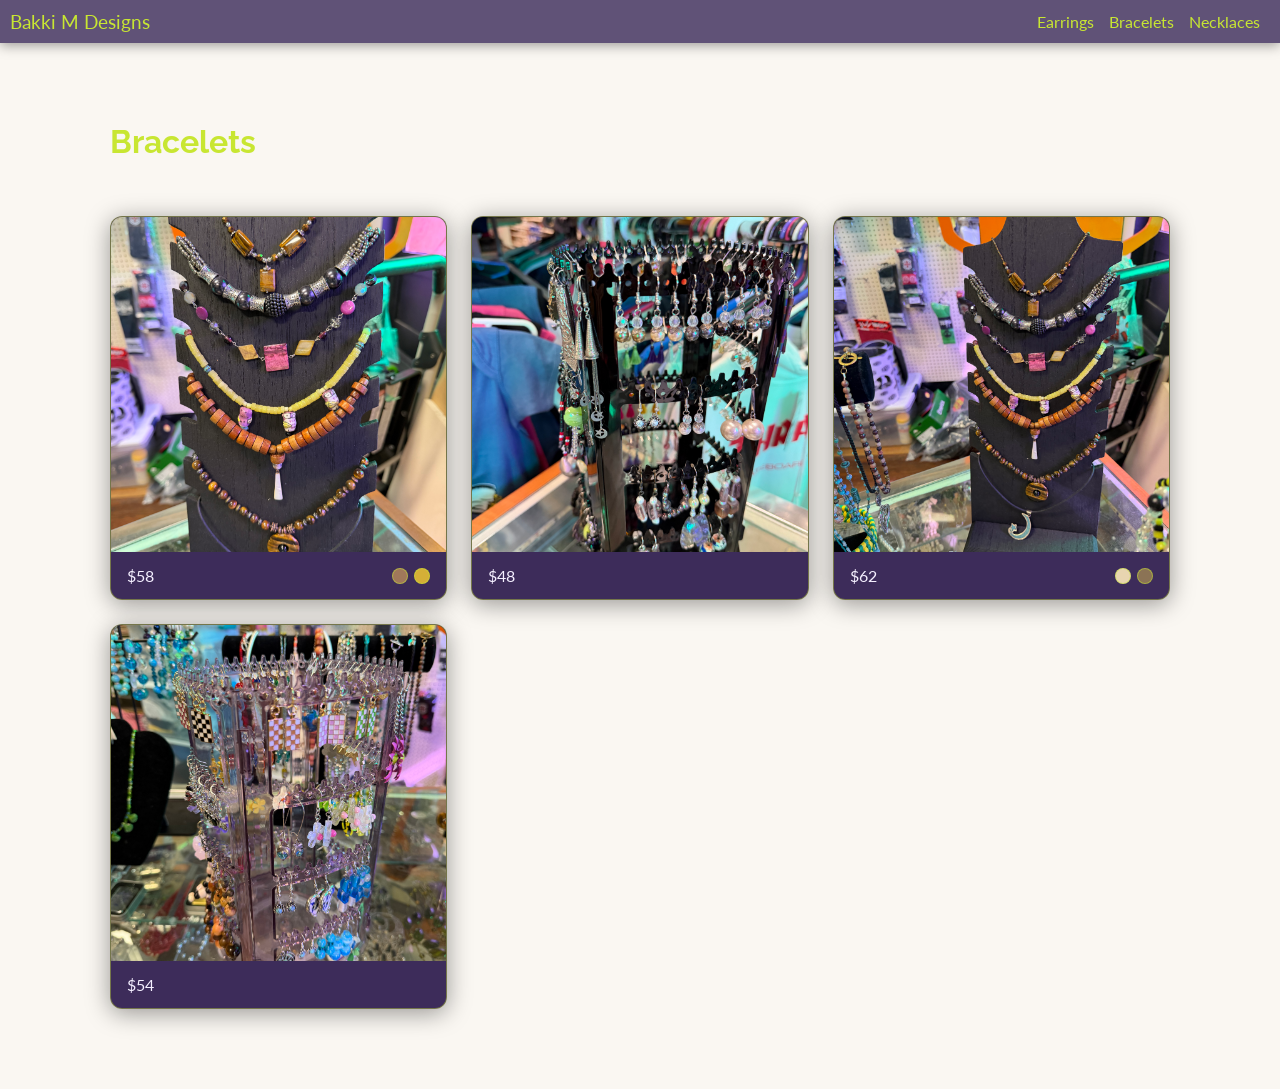
==== bracelets.html @ de92322a "add product page templates and polish landing page - Build out earrings, bracelets, necklaces pages " ====
<!doctype html>
<html lang="en">
  <head>
    <meta charset="UTF-8" />
    <meta name="viewport" content="width=device-width, initial-scale=1.0" />
    <link rel="stylesheet" href="styles.css" />
    <link rel="preconnect" href="https://fonts.googleapis.com" />
    <link rel="preconnect" href="https://fonts.gstatic.com" crossorigin />
    <link
      href="https://fonts.googleapis.com/css2?family=Lato:wght@300;400;700&family=Raleway:wght@400;700&display=swap"
      rel="stylesheet"
    />
    <title>Bracelets — Bakki M Designs</title>
  </head>
  <body class="product-page">
    <div class="bg-strip" aria-hidden="true">
      <img src="images/5B643FCF-9EB2-4FBF-85DF-9B934C01833A.JPG" alt="" />
      <img src="images/8A8C9BDC-2A1A-4B1C-A5A9-A15C423010C4.JPG" alt="" />
      <img src="images/BFD7C551-875E-4676-899B-53B242C28C79.JPG" alt="" />
    </div>
    <header>
      <a class="nav-bakki" href="/index.html">Bakki M Designs</a>
      <nav>
        <ul>
          <li><a class="nav-link" href="/earrings.html">Earrings</a></li>
          <li><a class="nav-link" href="/bracelets.html">Bracelets</a></li>
          <li><a class="nav-link" href="/necklaces.html">Necklaces</a></li>
        </ul>
      </nav>
    </header>

    <main>
      <h1 class="page-heading">Bracelets</h1>
      <div class="product-grid">

        <div class="product-card">
          <img src="images/9FE56D56-785E-4A4B-8B5D-2BBD532E5512.JPG" alt="Bracelet" class="product-img" />
          <div class="product-info">
            <p class="product-price">$58</p>
            <div class="color-options">
              <button class="color-swatch" style="background: #a0785a;" aria-label="Brown"></button>
              <button class="color-swatch" style="background: #d4af37;" aria-label="Gold"></button>
            </div>
          </div>
        </div>

        <div class="product-card">
          <img src="images/B3C0B6FE-2557-4C50-B031-E194AE8731D8.JPG" alt="Bracelet" class="product-img" />
          <div class="product-info">
            <p class="product-price">$48</p>
          </div>
        </div>

        <div class="product-card">
          <img src="images/BB106949-2876-4817-882C-947F2255DA21.JPG" alt="Bracelet" class="product-img" />
          <div class="product-info">
            <p class="product-price">$62</p>
            <div class="color-options">
              <button class="color-swatch" style="background: #e8d5b0;" aria-label="Cream"></button>
              <button class="color-swatch" style="background: #8b7355;" aria-label="Khaki"></button>
            </div>
          </div>
        </div>

        <div class="product-card">
          <img src="images/8233DD50-D34E-4222-9F0C-A317A466DE8D.JPG" alt="Bracelet" class="product-img" />
          <div class="product-info">
            <p class="product-price">$54</p>
          </div>
        </div>

      </div>
    </main>
  </body>
</html>
---- styles.css ----
:root {
  --color-background: #2d1b4e;
  --color-accent-green: #c8e632;
  --color-accent-orange: #e87820;
  --color-text: #f5f0ff;
  --font-text: lato;
  --font-heading: Raleway;
}

* {
  box-sizing: border-box;
  margin: 0;
}

body {
  display: flex;
  flex-direction: column;
  min-height: 100vh;
  background-color: #000;
}

.bg-strip {
  position: fixed;
  inset: 0;
  z-index: -1;
  display: flex;
}

.bg-strip img {
  flex: 1;
  object-fit: cover;
  min-width: 0;
}

/* Navigation */

header {
  background-color: rgba(45, 27, 78, 0.75);
  backdrop-filter: blur(12px);
  -webkit-backdrop-filter: blur(12px);
  box-shadow: 0 2px 12px rgba(0, 0, 0, 0.4);
  display: flex;
  align-items: center;
  position: sticky;
  top: 0;
  z-index: 100;
}

.nav-bakki {
  color: var(--color-accent-green);
  font-family: var(--font-text);
  font-size: 1.2rem;
  padding: 10px;
  text-decoration: none;
}

nav {
  margin-left: auto;
}

nav ul {
  display: flex;
  gap: 15px;
  margin: 10px 20px;
  padding: 0;
  list-style: none;
}

.nav-link {
  text-decoration: none;
  color: var(--color-accent-green);
  font-family: var(--font-text);
  position: relative;
}

.nav-link::after {
  content: "";
  position: absolute;
  bottom: -2px;
  left: 0;
  width: 0;
  height: 1px;
  background-color: var(--color-accent-orange);
  transition: width 0.4s ease;
}

.nav-link:hover::after {
  width: 100%;
}

/* Hero */

main {
  flex: 1;
  display: flex;
  flex-direction: column;
  align-items: center;
  padding: 40px 20px;
  gap: 2rem;
}

.eyebrow {
  font-family: var(--font-text);
  margin-bottom: 1rem;
}

.hero {
  background-color: rgba(45, 27, 78, 0.92);
  backdrop-filter: blur(8px);
  -webkit-backdrop-filter: blur(8px);
  border: 1px solid rgba(200, 230, 50, 0.4);
  box-shadow: 0 4px 24px rgba(0, 0, 0, 0.4);
  color: var(--color-accent-green);
  padding: 70px;
  border-radius: 12px;
}

h1 {
  font-family: var(--font-heading);
}

/* Contact */

.contact {
  width: 100%;
  display: flex;
  justify-content: center;
}

.contact-card {
  background-color: rgba(45, 27, 78, 0.92);
  backdrop-filter: blur(8px);
  -webkit-backdrop-filter: blur(8px);
  border: 1px solid rgba(200, 230, 50, 0.4);
  box-shadow: 0 4px 24px rgba(0, 0, 0, 0.4);
  border-radius: 12px;
  padding: 40px;
  width: 100%;
  max-width: 480px;
  color: var(--color-text);
}

.contact-card h2 {
  font-family: var(--font-heading);
  color: var(--color-accent-green);
  font-size: 2rem;
  margin-bottom: 0.5rem;
}

.contact-subtitle {
  font-family: var(--font-text);
  font-size: 0.95rem;
  opacity: 0.75;
  margin-bottom: 1.25rem;
}

.contact-form {
  display: flex;
  flex-direction: column;
  gap: 1rem;
}

.form-group {
  display: flex;
  flex-direction: column;
  gap: 0.4rem;
}

.form-group label {
  font-family: var(--font-text);
  font-size: 0.85rem;
  color: var(--color-accent-green);
  letter-spacing: 0.05em;
  text-transform: uppercase;
}

.form-group input,
.form-group textarea {
  background-color: rgba(255, 255, 255, 0.1);
  border: 1px solid rgba(200, 230, 50, 0.4);
  border-radius: 6px;
  color: var(--color-text);
  font-family: var(--font-text);
  font-size: 1rem;
  padding: 10px 14px;
  outline: none;
  transition: border-color 0.3s ease;
  resize: vertical;
}

.form-group input::placeholder,
.form-group textarea::placeholder {
  color: rgba(245, 240, 255, 0.5);
}

.form-group input:focus,
.form-group textarea:focus {
  border-color: var(--color-accent-green);
}

.contact-submit {
  align-self: flex-start;
  background-color: var(--color-accent-green);
  border: none;
  border-radius: 6px;
  color: var(--color-background);
  cursor: pointer;
  font-family: var(--font-text);
  font-size: 0.95rem;
  font-weight: 700;
  padding: 12px 28px;
  transition:
    background-color 0.3s ease,
    transform 0.15s ease;
}

.contact-submit:hover {
  background-color: var(--color-accent-orange);
  transform: translateY(-1px);
}

@media (max-width: 600px) {
  header {
    flex-direction: column;
    align-items: center;
  }

  nav {
    margin: auto;
  }

  nav ul {
    flex-direction: column;
    align-items: center;
  }

  .contact-card {
    padding: 24px 20px;
  }

  .contact-submit {
    align-self: stretch;
  }
}

/* Product pages */

.product-page {
  background-color: #faf7f2;
}

.product-page .bg-strip {
  display: none;
}

.page-heading {
  font-family: var(--font-heading);
  color: var(--color-accent-green);
  font-size: 2rem;
  padding: 40px 20px 0;
  width: 100%;
  max-width: 1100px;
}

.product-grid {
  display: grid;
  grid-template-columns: repeat(3, 1fr);
  gap: 1.5rem;
  width: 100%;
  max-width: 1100px;
  padding: 24px 20px 40px;
}

.product-card {
  background-color: rgba(45, 27, 78, 0.92);
  backdrop-filter: blur(8px);
  -webkit-backdrop-filter: blur(8px);
  border: 1px solid rgba(200, 230, 50, 0.4);
  box-shadow: 0 4px 24px rgba(0, 0, 0, 0.4);
  border-radius: 12px;
  overflow: hidden;
}

.product-img {
  width: 100%;
  aspect-ratio: 1 / 1;
  object-fit: cover;
  display: block;
}

.product-info {
  padding: 14px 16px;
  display: flex;
  align-items: center;
  justify-content: space-between;
}

.product-price {
  font-family: var(--font-text);
  color: var(--color-text);
  font-size: 1rem;
}

.color-options {
  display: flex;
  gap: 6px;
}

.color-swatch {
  width: 16px;
  height: 16px;
  border-radius: 50%;
  border: 1.5px solid rgba(200, 230, 50, 0.5);
  cursor: pointer;
  padding: 0;
  transition: border-color 0.2s ease, transform 0.15s ease;
}

.color-swatch:hover {
  border-color: var(--color-accent-green);
  transform: scale(1.2);
}

@media (max-width: 800px) {
  .product-grid {
    grid-template-columns: repeat(2, 1fr);
  }
}

@media (max-width: 480px) {
  .product-grid {
    grid-template-columns: 1fr;
  }
}
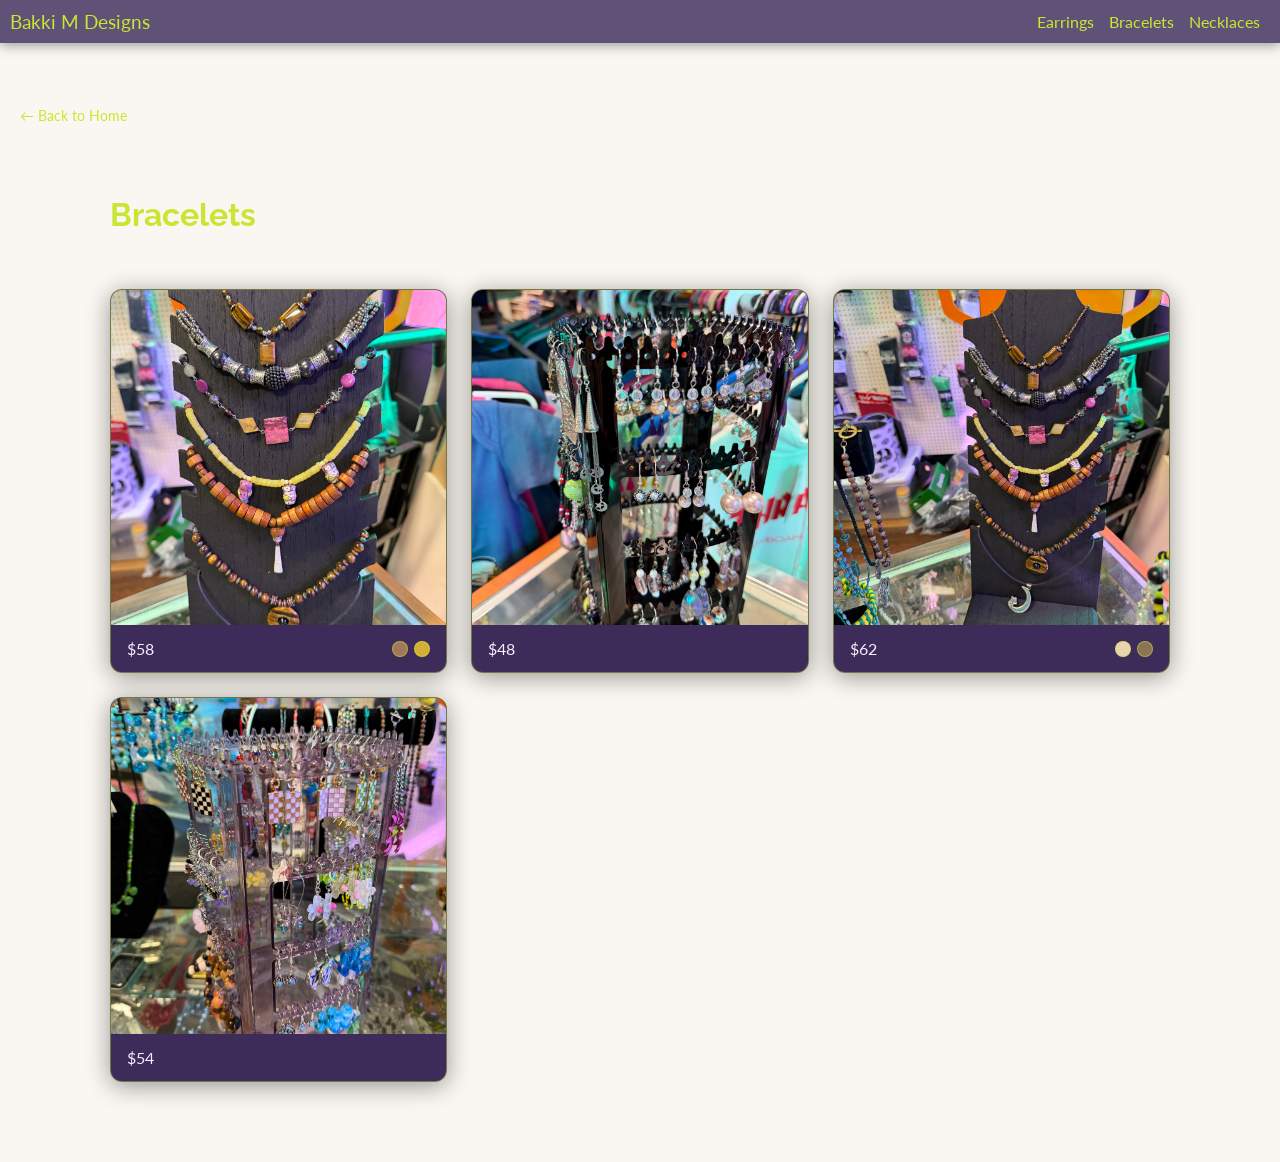
==== commit 7472e944: "added back links to each product page to go home. reworded hero card" ====
--- a/bracelets.html
+++ b/bracelets.html
@@ -30,6 +30,7 @@
     </header>
 
     <main>
+      <a class="back-link" href="/index.html">← Back to Home</a>
       <h1 class="page-heading">Bracelets</h1>
       <div class="product-grid">
 
--- a/styles.css
+++ b/styles.css
@@ -253,6 +253,32 @@
   display: none;
 }
 
+.back-link {
+  font-family: var(--font-text);
+  font-size: 0.9rem;
+  color: var(--color-accent-green);
+  text-decoration: none;
+  padding: 24px 0 0;
+  display: inline-block;
+  position: relative;
+  align-self: flex-start;
+}
+
+.back-link::after {
+  content: "";
+  position: absolute;
+  bottom: -2px;
+  left: 0;
+  width: 0;
+  height: 1px;
+  background-color: var(--color-accent-green);
+  transition: width 0.4s ease;
+}
+
+.back-link:hover::after {
+  width: 100%;
+}
+
 .page-heading {
   font-family: var(--font-heading);
   color: var(--color-accent-green);
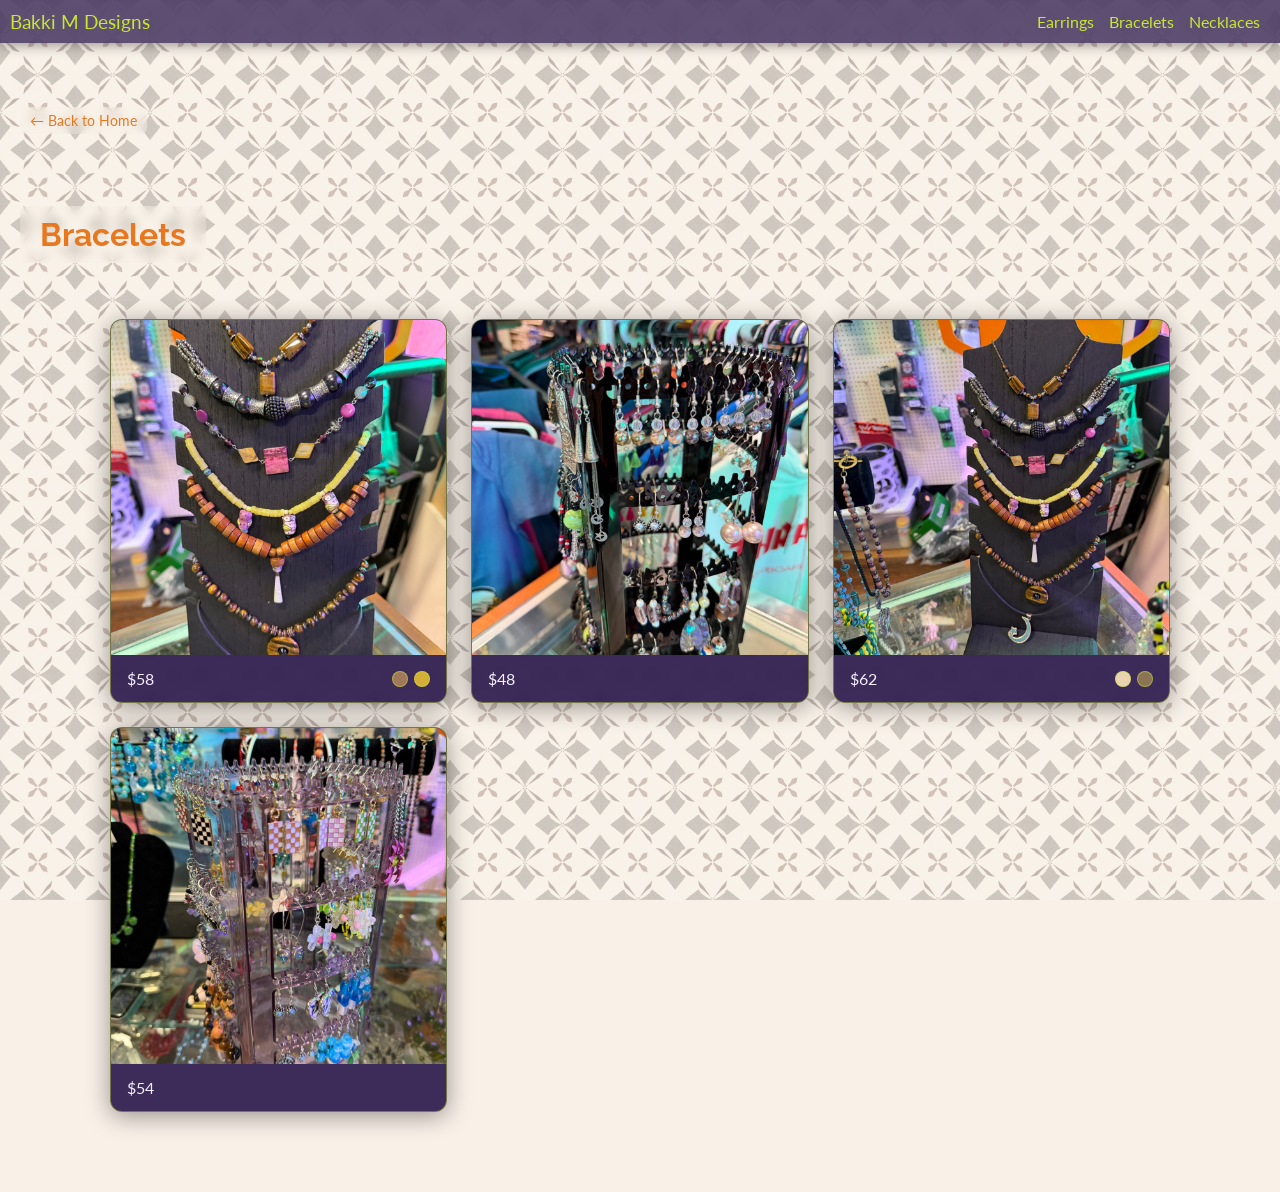
==== commit dbeeeed4: "Make houndstooth background a site-wide body style The muted houndstooth ground is a site-level back" ====
--- a/bracelets.html
+++ b/bracelets.html
@@ -13,11 +13,6 @@
     <title>Bracelets — Bakki M Designs</title>
   </head>
   <body class="product-page">
-    <div class="bg-strip" aria-hidden="true">
-      <img src="images/5B643FCF-9EB2-4FBF-85DF-9B934C01833A.JPG" alt="" />
-      <img src="images/8A8C9BDC-2A1A-4B1C-A5A9-A15C423010C4.JPG" alt="" />
-      <img src="images/BFD7C551-875E-4676-899B-53B242C28C79.JPG" alt="" />
-    </div>
     <header>
       <a class="nav-bakki" href="/index.html">Bakki M Designs</a>
       <nav>
--- a/styles.css
+++ b/styles.css
@@ -16,20 +16,21 @@
   display: flex;
   flex-direction: column;
   min-height: 100vh;
-  background-color: #000;
-}
-
-.bg-strip {
+  background-color: #f9f0e8;
+  position: relative;
+}
+
+/* Shared houndstooth ground for the whole site */
+body::before {
+  content: "";
   position: fixed;
   inset: 0;
-  z-index: -1;
-  display: flex;
-}
-
-.bg-strip img {
-  flex: 1;
-  object-fit: cover;
-  min-width: 0;
+  z-index: 0;
+  background-image: url("images/muted-houndstooth-bg.jpg");
+  background-repeat: repeat;
+  background-size: 300px;
+  opacity: 0.25;
+  pointer-events: none;
 }
 
 /* Navigation */
@@ -52,6 +53,11 @@
   font-size: 1.2rem;
   padding: 10px;
   text-decoration: none;
+  transition: opacity 0.25s ease;
+}
+
+.nav-bakki:hover {
+  opacity: 0.6;
 }
 
 nav {
@@ -97,6 +103,8 @@
   align-items: center;
   padding: 40px 20px;
   gap: 2rem;
+  position: relative;
+  z-index: 1;
 }
 
 .eyebrow {
@@ -154,6 +162,13 @@
   margin-bottom: 1.25rem;
 }
 
+.contact-success {
+  font-family: var(--font-text);
+  font-size: 1rem;
+  opacity: 0.85;
+  padding: 1rem 0;
+}
+
 .contact-form {
   display: flex;
   flex-direction: column;
@@ -245,47 +260,41 @@
 
 /* Product pages */
 
-.product-page {
-  background-color: #faf7f2;
-}
-
-.product-page .bg-strip {
-  display: none;
-}
-
 .back-link {
   font-family: var(--font-text);
   font-size: 0.9rem;
-  color: var(--color-accent-green);
+  color: var(--color-accent-orange);
   text-decoration: none;
-  padding: 24px 0 0;
+  margin-top: 24px;
+  padding: 5px 10px;
   display: inline-block;
-  position: relative;
   align-self: flex-start;
-}
-
-.back-link::after {
-  content: "";
-  position: absolute;
-  bottom: -2px;
-  left: 0;
-  width: 0;
-  height: 1px;
-  background-color: var(--color-accent-green);
-  transition: width 0.4s ease;
-}
-
-.back-link:hover::after {
-  width: 100%;
+  background-color: rgba(249, 240, 232, 0.3);
+  backdrop-filter: blur(4px);
+  -webkit-backdrop-filter: blur(4px);
+  border-radius: 6px;
+  transition:
+    background-color 0.25s ease,
+    color 0.25s ease;
+}
+
+.back-link:hover {
+  background-color: var(--color-accent-orange);
+  color: #f9f0e8;
 }
 
 .page-heading {
   font-family: var(--font-heading);
-  color: var(--color-accent-green);
+  color: var(--color-accent-orange);
   font-size: 2rem;
-  padding: 40px 20px 0;
-  width: 100%;
-  max-width: 1100px;
+  margin-top: 40px;
+  padding: 10px 20px;
+  width: fit-content;
+  align-self: flex-start;
+  background-color: rgba(249, 240, 232, 0.3);
+  backdrop-filter: blur(4px);
+  -webkit-backdrop-filter: blur(4px);
+  border-radius: 8px;
 }
 
 .product-grid {
@@ -339,7 +348,9 @@
   border: 1.5px solid rgba(200, 230, 50, 0.5);
   cursor: pointer;
   padding: 0;
-  transition: border-color 0.2s ease, transform 0.15s ease;
+  transition:
+    border-color 0.2s ease,
+    transform 0.15s ease;
 }
 
 .color-swatch:hover {
